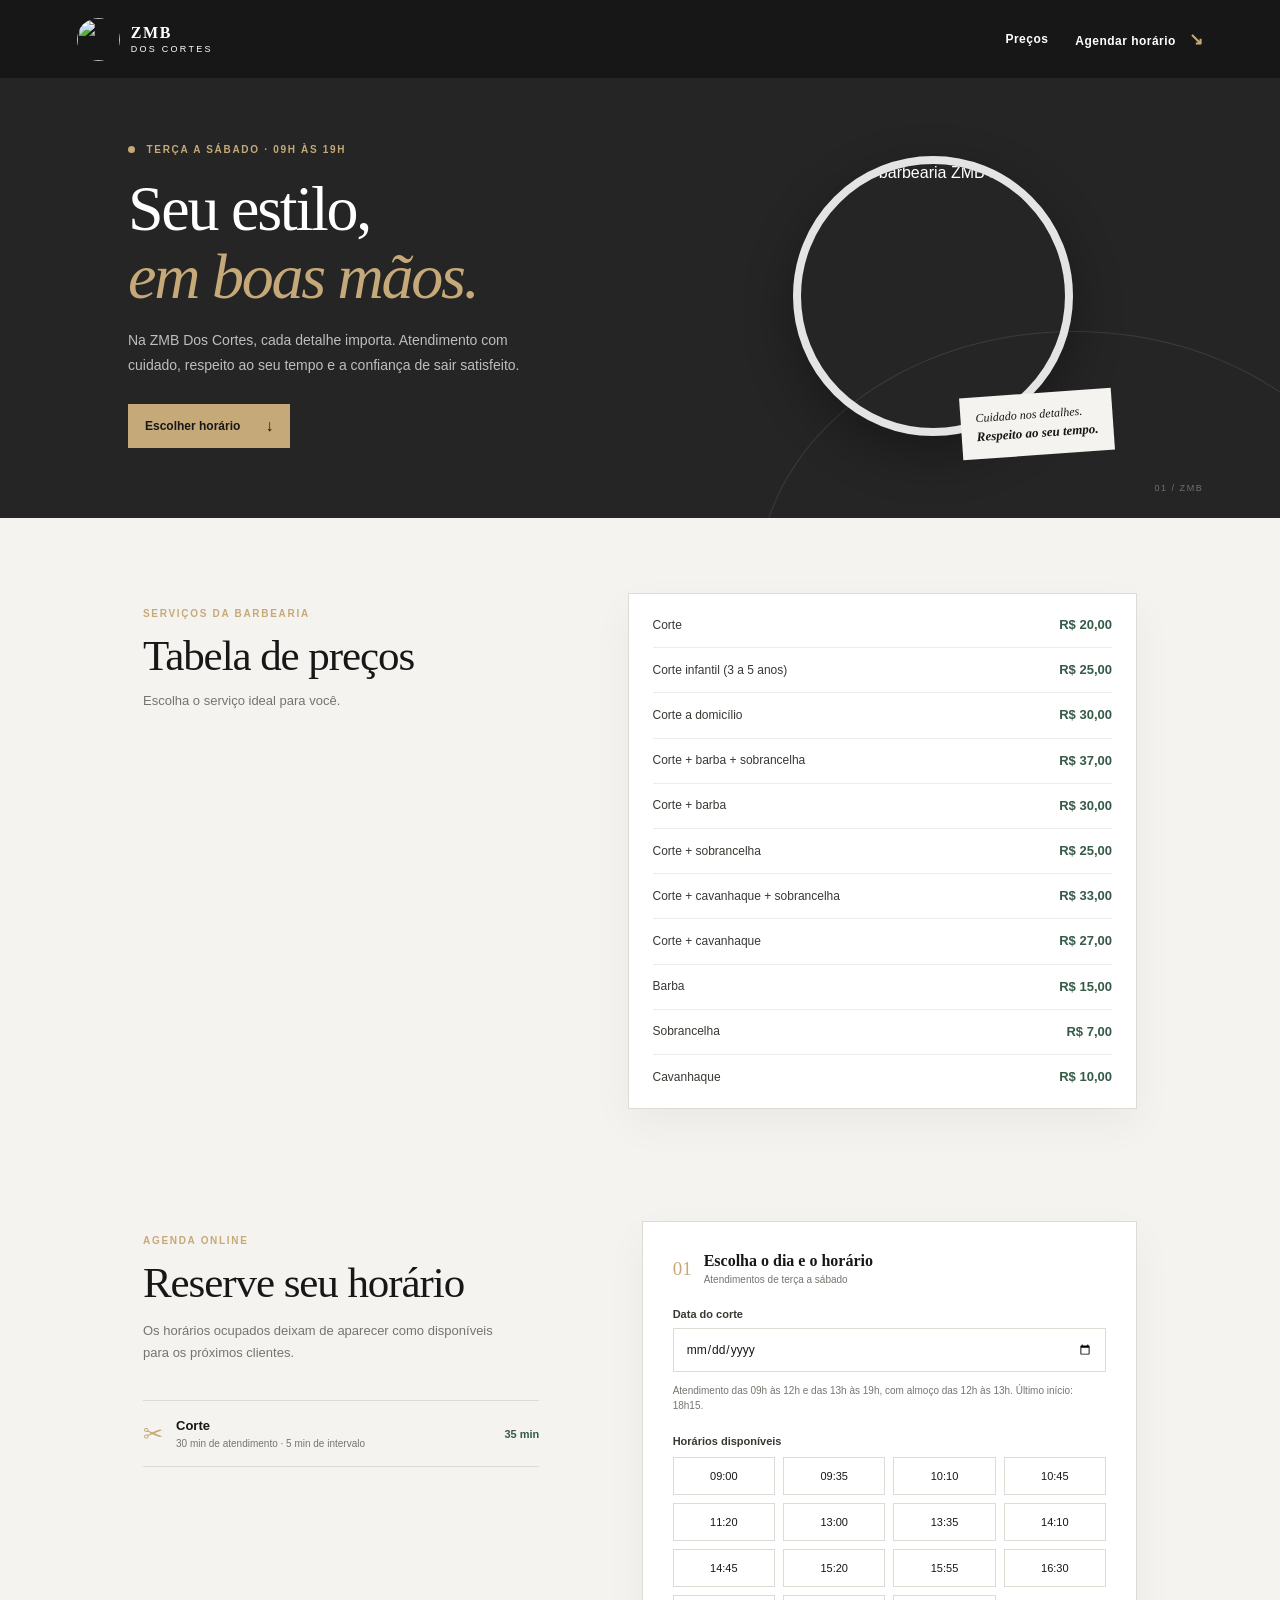
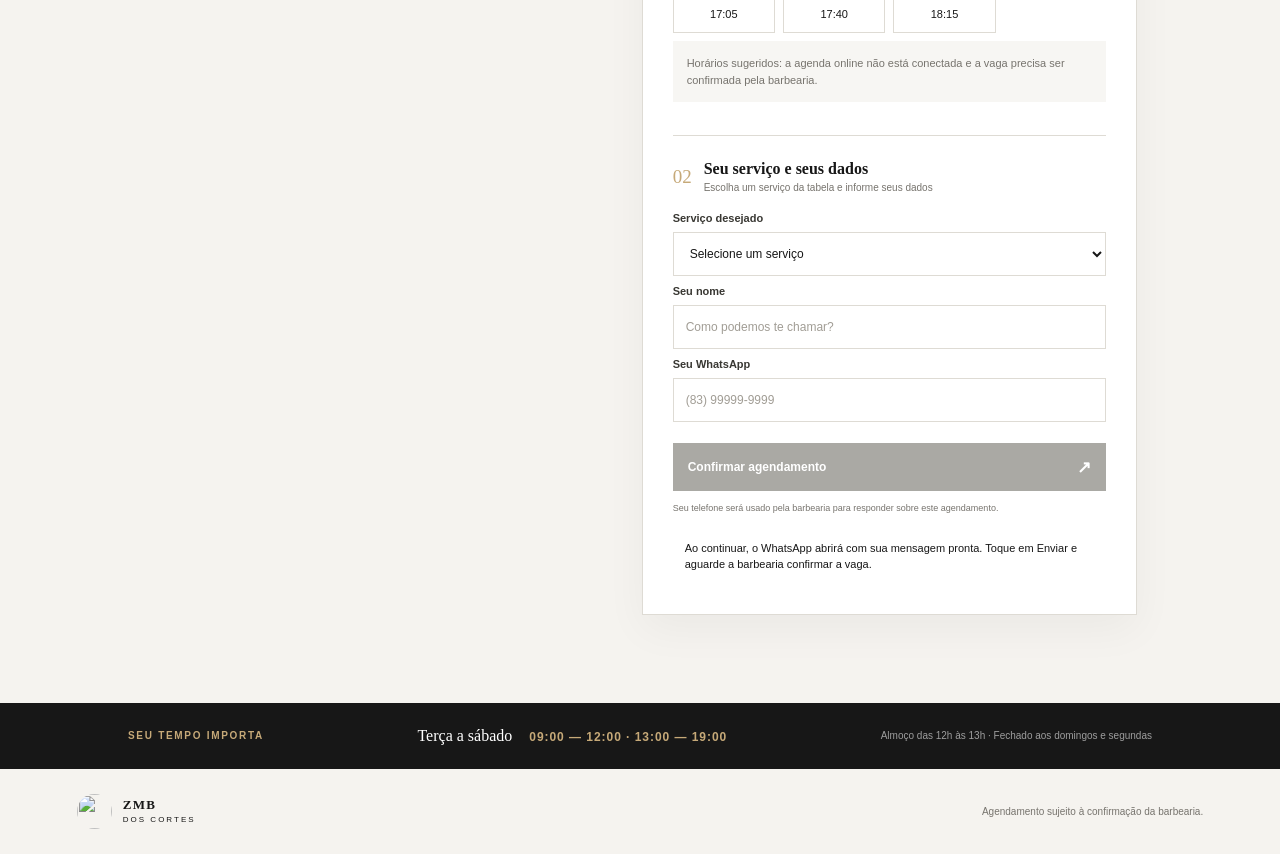
==== index.html @ cb7cb7df "Publish ZMB Dos Cortes booking system Co-authored-by: Copilot <223556219+Copilot@users.noreply.githu" ====
<!doctype html>
<html lang="pt-BR">
<head>
  <meta charset="utf-8">
  <meta name="viewport" content="width=device-width, initial-scale=1">
  <meta name="theme-color" content="#171717">
  <meta name="description" content="Agende seu corte na ZMB Dos Cortes. Escolha um horário de terça a sábado.">
  <title>Agende seu corte | ZMB Dos Cortes</title>
  <link rel="icon" href="assets/logo.jpg" type="image/jpeg">
  <link rel="stylesheet" href="styles.css">
  <script src="app.js" defer></script>
</head>
<body>
  <header class="topbar">
    <a class="brand" href="#" aria-label="ZMB Dos Cortes, início">
      <img src="assets/logo.jpg" alt="" class="brand-logo">
      <span class="brand-name">ZMB <span>Dos Cortes</span></span>
    </a>
    <nav class="header-links" aria-label="Navegação principal">
      <a class="header-link" href="#precos">Preços</a>
      <a class="header-link" href="#agendamento">Agendar horário <span aria-hidden="true">↘</span></a>
    </nav>
  </header>

  <main>
    <section class="hero" aria-labelledby="hero-title">
      <div class="hero-copy">
        <p class="eyebrow"><span class="status-dot"></span> TERÇA A SÁBADO · 09H ÀS 19H</p>
        <h1 id="hero-title">Seu estilo,<br><em>em boas mãos.</em></h1>
        <p class="hero-text">Na ZMB Dos Cortes, cada detalhe importa. Atendimento com cuidado, respeito ao seu tempo e a confiança de sair satisfeito.</p>
        <a class="primary-link" href="#agendamento">Escolher horário <span aria-hidden="true">↓</span></a>
      </div>
      <div class="hero-photo">
        <img src="assets/logo.jpg" alt="Logo da barbearia ZMB Dos Cortes">
        <span class="photo-caption">Cuidado nos detalhes.<br><strong>Respeito ao seu tempo.</strong></span>
      </div>
      <span class="hero-index" aria-hidden="true">01 / ZMB</span>
    </section>

    <section class="prices-section" id="precos" aria-labelledby="prices-title">
      <div class="prices-heading">
        <p class="eyebrow">SERVIÇOS DA BARBEARIA</p>
        <h2 id="prices-title">Tabela de preços</h2>
        <p>Escolha o serviço ideal para você.</p>
      </div>
      <div class="prices-card">
        <table class="prices-table">
          <caption class="sr-only">Serviços e preços da ZMB Dos Cortes</caption>
          <tbody>
            <tr><th scope="row">Corte</th><td>R$ 20,00</td></tr>
            <tr><th scope="row">Corte infantil (3 a 5 anos)</th><td>R$ 25,00</td></tr>
            <tr><th scope="row">Corte a domicílio</th><td>R$ 30,00</td></tr>
            <tr><th scope="row">Corte + barba + sobrancelha</th><td>R$ 37,00</td></tr>
            <tr><th scope="row">Corte + barba</th><td>R$ 30,00</td></tr>
            <tr><th scope="row">Corte + sobrancelha</th><td>R$ 25,00</td></tr>
            <tr><th scope="row">Corte + cavanhaque + sobrancelha</th><td>R$ 33,00</td></tr>
            <tr><th scope="row">Corte + cavanhaque</th><td>R$ 27,00</td></tr>
            <tr><th scope="row">Barba</th><td>R$ 15,00</td></tr>
            <tr><th scope="row">Sobrancelha</th><td>R$ 7,00</td></tr>
            <tr><th scope="row">Cavanhaque</th><td>R$ 10,00</td></tr>
          </tbody>
        </table>
      </div>
    </section>

    <section class="booking-section" id="agendamento" aria-labelledby="booking-title">
      <div class="booking-intro">
        <p class="eyebrow">AGENDA ONLINE</p>
        <h2 id="booking-title">Reserve seu horário</h2>
        <p>Os horários ocupados deixam de aparecer como disponíveis para os próximos clientes.</p>
        <div class="service-card">
          <span class="service-icon" aria-hidden="true">✂</span>
          <span><strong>Corte</strong><small>30 min de atendimento · 5 min de intervalo</small></span>
          <span class="service-duration">35 min</span>
        </div>
      </div>

      <form class="booking-card" id="booking-form">
        <div class="form-heading">
          <span class="step-number">01</span>
          <div><h3>Escolha o dia e o horário</h3><p>Atendimentos de terça a sábado</p></div>
        </div>

        <label for="appointment-date">Data do corte</label>
        <input id="appointment-date" name="date" type="date" required>
        <p class="field-hint">Atendimento das 09h às 12h e das 13h às 19h, com almoço das 12h às 13h. Último início: 18h15.</p>

        <fieldset class="time-fieldset">
          <legend>Horários disponíveis</legend>
          <div class="time-slots" id="time-slots" aria-live="polite">
            <p class="slot-placeholder">Selecione uma data para consultar as vagas.</p>
          </div>
        </fieldset>

        <div class="form-divider"></div>
        <div class="form-heading customer-heading">
          <span class="step-number">02</span>
          <div><h3>Seu serviço e seus dados</h3><p>Escolha um serviço da tabela e informe seus dados</p></div>
        </div>

        <label for="service-type">Serviço desejado</label>
        <select id="service-type" name="service" required>
          <option value="" selected disabled>Selecione um serviço</option>
          <option value="corte">Corte — R$ 20,00</option>
          <option value="corte-infantil">Corte infantil (3 a 5 anos) — R$ 25,00</option>
          <option value="corte-domicilio">Corte a domicílio — R$ 30,00</option>
          <option value="corte-barba-sobrancelha">Corte + barba + sobrancelha — R$ 37,00</option>
          <option value="corte-barba">Corte + barba — R$ 30,00</option>
          <option value="corte-sobrancelha">Corte + sobrancelha — R$ 25,00</option>
          <option value="corte-cavanhaque-sobrancelha">Corte + cavanhaque + sobrancelha — R$ 33,00</option>
          <option value="corte-cavanhaque">Corte + cavanhaque — R$ 27,00</option>
          <option value="barba">Barba — R$ 15,00</option>
          <option value="sobrancelha">Sobrancelha — R$ 7,00</option>
          <option value="cavanhaque">Cavanhaque — R$ 10,00</option>
        </select>
        <label for="customer-name">Seu nome</label>
        <input id="customer-name" name="name" type="text" maxlength="80" autocomplete="name" placeholder="Como podemos te chamar?" required>
        <label for="customer-phone">Seu WhatsApp</label>
        <input id="customer-phone" name="phone" type="tel" maxlength="20" inputmode="tel" autocomplete="tel" placeholder="(83) 99999-9999" required>
        <button class="submit-button" id="submit-button" type="submit" disabled>
          Confirmar agendamento <span aria-hidden="true">↗</span>
        </button>
        <p class="privacy-note">Seu telefone será usado pela barbearia para responder sobre este agendamento.</p>
        <p class="form-status" id="form-status" role="status" aria-live="polite"></p>
      </form>
    </section>

    <section class="hours-strip" aria-label="Horários de atendimento">
      <span class="eyebrow">SEU TEMPO IMPORTA</span>
      <p>Terça a sábado <strong>09:00 — 12:00 · 13:00 — 19:00</strong></p>
      <span class="closed-note">Almoço das 12h às 13h · Fechado aos domingos e segundas</span>
    </section>
  </main>

  <footer class="footer">
    <a class="brand footer-brand" href="#">
      <img src="assets/logo.jpg" alt="" class="brand-logo">
      <span class="brand-name">ZMB <span>Dos Cortes</span></span>
    </a>
    <p>Agendamento sujeito à confirmação da barbearia.</p>
  </footer>
</body>
</html>
---- styles.css ----
:root {
  color-scheme: light;
  --ink: #171717;
  --ink-soft: #252525;
  --paper: #f5f3ef;
  --white: #fff;
  --line: #dedbd4;
  --muted: #77746e;
  --accent: #c6a978;
  --green: #355a47;
  font-family: "Segoe UI", Arial, sans-serif;
}

* { box-sizing: border-box; }
html { scroll-behavior: smooth; }
body { margin: 0; color: var(--ink); background: var(--paper); }
a { color: inherit; text-decoration: none; }
button, input, select { font: inherit; }
button, a { -webkit-tap-highlight-color: transparent; }

.topbar {
  min-height: 78px;
  display: flex;
  align-items: center;
  justify-content: space-between;
  padding: 12px max(6vw, 24px);
  color: var(--white);
  background: var(--ink);
}
.brand { display: inline-flex; align-items: center; gap: 11px; }
.brand-logo { width: 43px; height: 43px; border-radius: 50%; object-fit: cover; }
.brand-name { font: 700 16px/1.1 Georgia, serif; letter-spacing: .1em; }
.brand-name span { display: block; margin-top: 3px; font: 500 9px/1 Arial, sans-serif; letter-spacing: .25em; text-transform: uppercase; }
.header-link { font-size: 12px; font-weight: 700; letter-spacing: .04em; }
.header-link span { margin-left: 9px; color: var(--accent); font-size: 17px; }
.header-links { display: flex; align-items: center; gap: 27px; }

.hero {
  position: relative;
  display: grid;
  grid-template-columns: minmax(0, 1fr) minmax(300px, .75fr);
  min-height: 440px;
  padding: 64px max(10vw, 32px) 68px;
  overflow: hidden;
  color: var(--white);
  background: var(--ink-soft);
}
.hero::after {
  position: absolute;
  right: -110px;
  bottom: -315px;
  width: 630px;
  height: 500px;
  border: 1px solid rgba(255,255,255,.1);
  border-radius: 50%;
  content: "";
}
.hero-copy { position: relative; z-index: 1; align-self: center; max-width: 550px; }
.eyebrow { margin: 0; color: var(--accent); font-size: 10px; font-weight: 700; letter-spacing: .17em; }
.status-dot { display: inline-block; width: 7px; height: 7px; margin-right: 7px; border-radius: 50%; background: var(--accent); }
h1, h2, h3, p { margin-top: 0; }
h1 { margin: 20px 0 17px; font: 500 clamp(39px, 5vw, 64px)/1.07 Georgia, serif; letter-spacing: -.035em; }
h1 em { color: var(--accent); font-weight: 500; }
.hero-text { max-width: 430px; margin-bottom: 27px; color: rgba(255,255,255,.7); font-size: 14px; line-height: 1.75; }
.primary-link { display: inline-flex; align-items: center; gap: 25px; padding: 13px 17px; color: var(--ink); background: var(--accent); font-size: 12px; font-weight: 700; transition: background .2s, transform .2s; }
.primary-link:hover { background: #d7c095; transform: translateY(-2px); }
.primary-link span { font-size: 16px; }
.hero-photo { position: relative; z-index: 1; align-self: center; justify-self: center; width: min(280px, 82%); }
.hero-photo img { display: block; width: 100%; aspect-ratio: 1; border: 8px solid rgba(255,255,255,.88); border-radius: 50%; object-fit: cover; box-shadow: 0 18px 50px rgba(0,0,0,.32); }
.photo-caption { position: absolute; right: -40px; bottom: -18px; padding: 12px 15px; color: var(--ink); background: var(--paper); font: italic 12px/1.5 Georgia, serif; transform: rotate(-4deg); }
.photo-caption strong { font-size: 13px; }
.hero-index { position: absolute; right: 6vw; bottom: 25px; color: rgba(255,255,255,.35); font-size: 9px; letter-spacing: .17em; }

.prices-section { display: grid; grid-template-columns: minmax(210px, .75fr) minmax(360px, 1fr); gap: clamp(35px, 8vw, 110px); max-width: 1050px; margin: 0 auto; padding: 75px 28px 30px; align-items: start; }
.prices-heading { padding-top: 15px; }
.prices-heading h2 { margin: 12px 0 10px; color: var(--ink); font: 500 clamp(32px, 4vw, 43px)/1.15 Georgia, serif; letter-spacing: -.025em; }
.prices-heading > p:last-child { color: var(--muted); font-size: 13px; line-height: 1.7; }
.prices-card { padding: 9px 24px; border: 1px solid var(--line); background: var(--white); box-shadow: 0 15px 40px rgba(25,23,19,.045); }
.prices-table { width: 100%; border-collapse: collapse; }
.prices-table tr + tr { border-top: 1px solid #eeece7; }
.prices-table th, .prices-table td { padding: 13px 0; font-size: 12px; line-height: 1.4; }
.prices-table th { color: #393833; font-weight: 500; text-align: left; }
.prices-table td { padding-left: 12px; color: var(--green); font-size: 13px; font-weight: 700; text-align: right; white-space: nowrap; }
.sr-only { position: absolute; width: 1px; height: 1px; padding: 0; margin: -1px; overflow: hidden; clip: rect(0, 0, 0, 0); white-space: nowrap; border: 0; }

.booking-section { display: grid; grid-template-columns: minmax(240px, .8fr) minmax(360px, 1fr); gap: clamp(35px, 8vw, 110px); max-width: 1050px; margin: 0 auto; padding: 82px 28px 88px; align-items: start; }
.booking-intro { padding-top: 14px; }
.booking-intro h2 { margin: 12px 0; color: var(--ink); font: 500 clamp(32px, 4vw, 43px)/1.15 Georgia, serif; letter-spacing: -.025em; }
.booking-intro > p:not(.eyebrow) { max-width: 370px; color: var(--muted); font-size: 13px; line-height: 1.75; }
.service-card { display: flex; align-items: center; gap: 13px; margin-top: 35px; padding: 17px 0; border-top: 1px solid var(--line); border-bottom: 1px solid var(--line); }
.service-icon { color: var(--accent); font-size: 24px; }
.service-card strong, .service-card small { display: block; }
.service-card strong { font-size: 13px; }
.service-card small { margin-top: 5px; color: var(--muted); font-size: 10px; }
.service-duration { margin-left: auto; color: var(--green); font-size: 11px; font-weight: 700; }

.booking-card { padding: 30px; border: 1px solid var(--line); background: var(--white); box-shadow: 0 15px 40px rgba(25,23,19,.045); }
.form-heading { display: flex; align-items: center; gap: 12px; margin-bottom: 23px; }
.step-number { color: var(--accent); font: 500 19px Georgia, serif; }
.form-heading h3 { margin: 0; font: 600 16px Georgia, serif; }
.form-heading p { margin: 4px 0 0; color: var(--muted); font-size: 10px; }
.booking-card label, .time-fieldset legend { display: block; margin-bottom: 8px; color: #393833; font-size: 11px; font-weight: 700; }
.booking-card input, .booking-card select {
  width: 100%;
  min-height: 44px;
  margin-bottom: 9px;
  padding: 0 12px;
  border: 1px solid var(--line);
  border-radius: 0;
  outline: 0;
  color: var(--ink);
  background: #fff;
  font-size: 12px;
}
.booking-card input:focus, .booking-card select:focus { border-color: var(--green); box-shadow: 0 0 0 2px rgba(53,90,71,.1); }
.booking-card input::placeholder { color: #a19d95; }
.field-hint { margin: 2px 0 22px; color: var(--muted); font-size: 10px; line-height: 1.5; }
.time-fieldset { min-width: 0; margin: 0; padding: 0; border: 0; }
.time-fieldset legend { margin-bottom: 10px; padding: 0; }
.time-slots { display: grid; grid-template-columns: repeat(4, minmax(0, 1fr)); gap: 8px; }
.slot-button { min-height: 38px; border: 1px solid var(--line); color: var(--ink); background: var(--white); font-size: 11px; transition: .15s; }
.slot-button:hover:not(:disabled), .slot-button[aria-pressed="true"] { border-color: var(--ink); color: var(--white); background: var(--ink); }
.slot-button:disabled { color: #aaa69f; background: #f2f0ec; text-decoration: line-through; cursor: not-allowed; }
.slot-button:disabled[aria-label*="disponibilidade ainda não consultada"] { color: #77746e; background: #f7f6f3; text-decoration: none; cursor: default; }
.slot-placeholder { grid-column: 1 / -1; margin: 0 0 7px; padding: 14px; color: var(--muted); background: #f7f6f3; font-size: 11px; line-height: 1.5; }
.form-divider { height: 1px; margin: 26px 0 24px; background: var(--line); }
.customer-heading { margin-bottom: 19px; }
.submit-button { width: 100%; min-height: 48px; display: flex; align-items: center; justify-content: space-between; margin-top: 12px; padding: 0 15px; border: 0; color: var(--white); background: var(--green); font-size: 12px; font-weight: 700; transition: background .2s; }
.submit-button:hover:not(:disabled) { background: #284736; }
.submit-button:disabled { background: #aaa9a4; cursor: not-allowed; }
.submit-button span { font-size: 17px; }
.privacy-note { margin: 11px 0 0; color: var(--muted); font-size: 9px; line-height: 1.5; }
.form-status { min-height: 0; margin: 0; font-size: 11px; line-height: 1.5; }
.form-status:not(:empty) { margin-top: 13px; padding: 11px 12px; }
.form-status.success { color: #244d37; background: #eaf2ec; }
.form-status.error { color: #8a3026; background: #fbefed; }
.form-status a { display: inline-block; margin: 5px 0; color: inherit; font-weight: 700; text-decoration: underline; text-underline-offset: 2px; }

.hours-strip { display: flex; align-items: center; justify-content: space-between; gap: 20px; padding: 24px max(10vw, 28px); color: var(--white); background: var(--ink); }
.hours-strip .eyebrow { white-space: nowrap; }
.hours-strip p { margin: 0; font: 500 16px Georgia, serif; }
.hours-strip p strong { margin-left: 13px; color: var(--accent); font: 700 12px Arial, sans-serif; letter-spacing: .08em; }
.closed-note { color: rgba(255,255,255,.58); font-size: 10px; }
.footer { min-height: 85px; display: flex; align-items: center; justify-content: space-between; gap: 18px; padding: 16px max(6vw, 24px); }
.footer-brand { color: var(--ink); }
.footer-brand .brand-logo { width: 35px; height: 35px; }
.footer-brand .brand-name { font-size: 13px; }
.footer-brand .brand-name span { font-size: 8px; }
.footer > p { margin: 0; color: var(--muted); font-size: 10px; text-align: right; }

@media (max-width: 760px) {
  .hero { grid-template-columns: 1fr .65fr; min-height: 375px; padding: 52px 7vw; }
  .hero-photo { width: min(220px, 100%); }
  .photo-caption { right: -28px; }
  .prices-section { grid-template-columns: 1fr; gap: 17px; padding: 57px 22px 10px; }
  .prices-heading { padding-top: 0; }
  .prices-card { max-width: 560px; }
  .booking-section { grid-template-columns: 1fr; gap: 26px; padding: 57px 22px 65px; }
  .booking-intro { padding-top: 0; }
  .service-card { max-width: 440px; margin-top: 22px; }
}
@media (max-width: 520px) {
  .topbar { min-height: 68px; padding: 10px 18px; }
  .brand-logo { width: 38px; height: 38px; }
  .brand-name { font-size: 14px; }
  .header-links { gap: 15px; }
  .header-link { font-size: 10px; }
  .hero { grid-template-columns: 1fr; min-height: 0; padding: 53px 24px 58px; }
  .hero-copy { max-width: 440px; }
  .hero-photo { position: absolute; right: -27px; bottom: -53px; width: 160px; opacity: .24; }
  .hero-photo img { border-width: 4px; }
  .photo-caption { display: none; }
  .hero-index { right: 24px; bottom: 15px; }
  h1 { font-size: clamp(39px, 11vw, 54px); }
  .hero-text { max-width: 340px; font-size: 13px; }
  .prices-table th, .prices-table td { padding: 12px 0; font-size: 11px; }
  .prices-table td { padding-left: 8px; font-size: 12px; }
  .booking-card { padding: 22px 18px; }
  .time-slots { grid-template-columns: repeat(3, minmax(0, 1fr)); }
  .hours-strip { flex-wrap: wrap; gap: 11px 20px; padding: 22px 24px; }
  .hours-strip .eyebrow { width: 100%; }
  .hours-strip p { font-size: 14px; }
  .hours-strip p strong { margin-left: 8px; font-size: 10px; }
  .closed-note { width: 100%; }
  .footer { align-items: flex-start; }
  .footer > p { max-width: 155px; line-height: 1.5; }
}
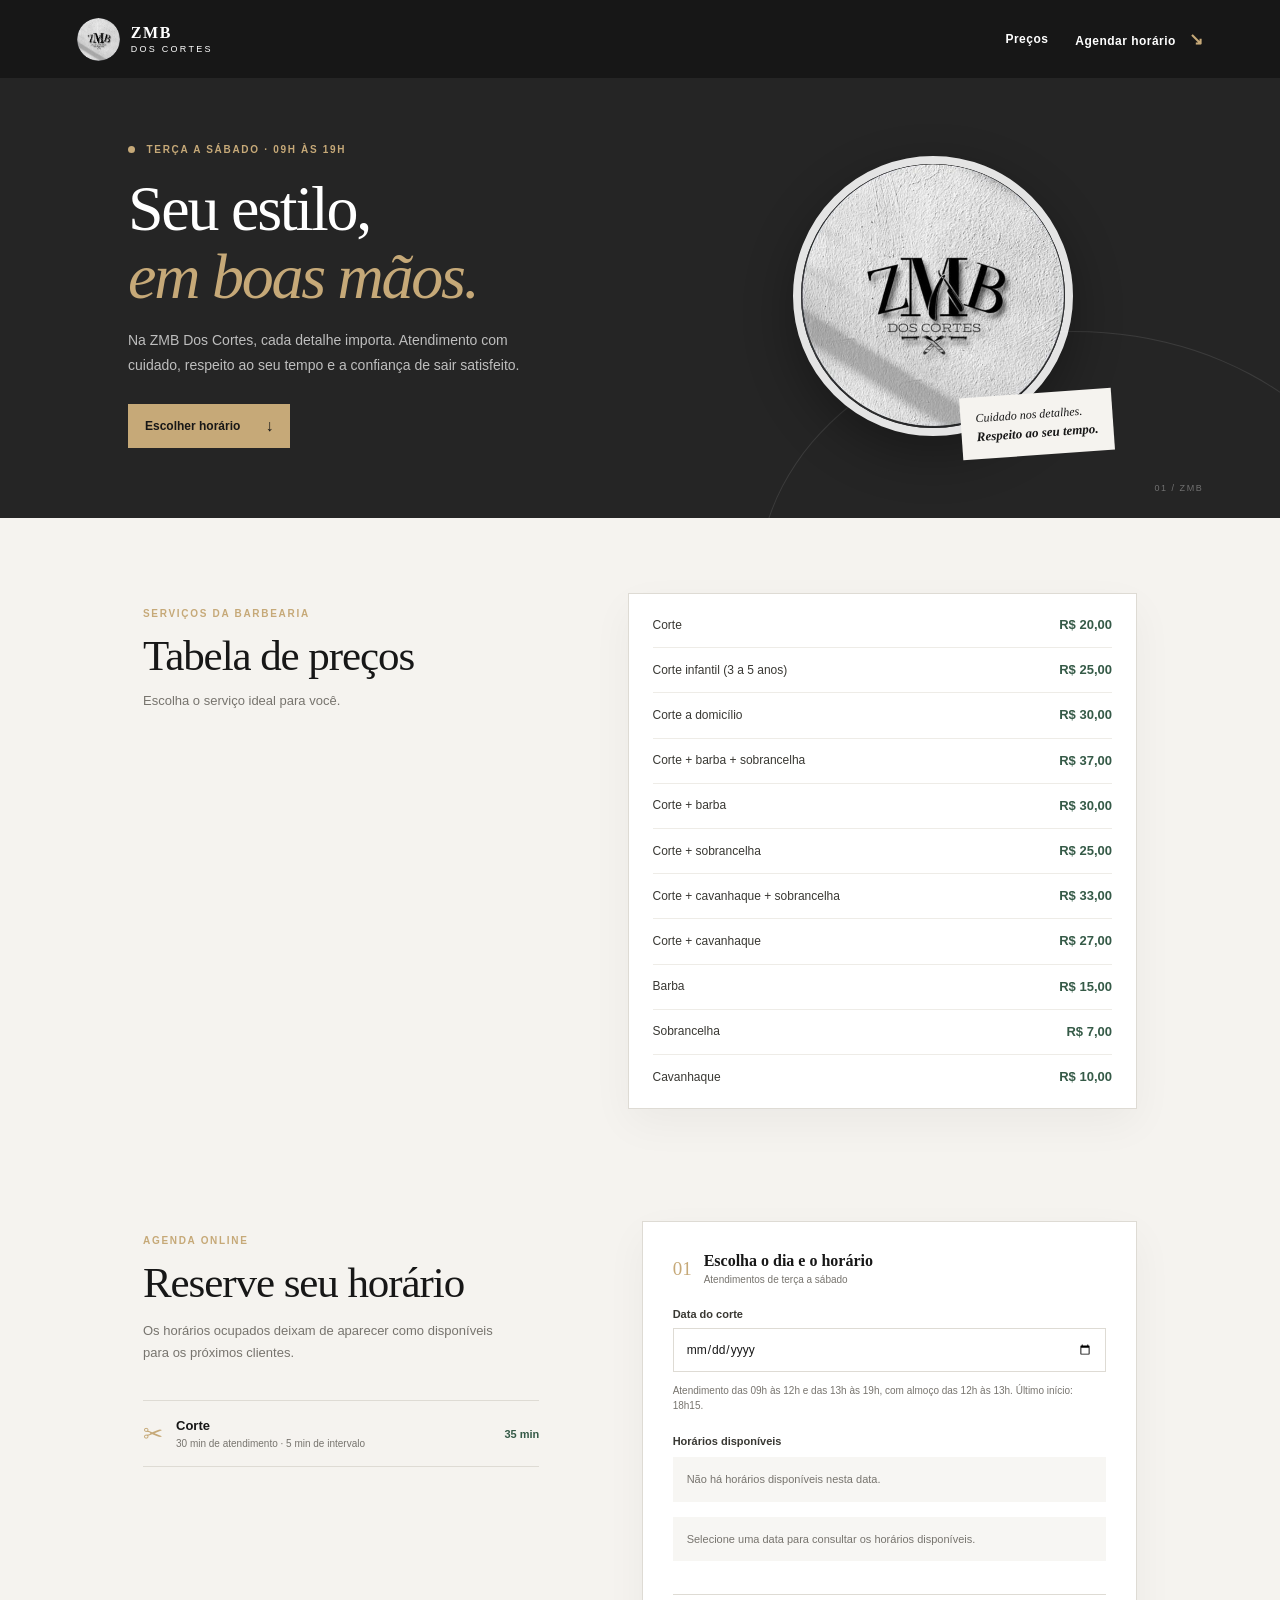
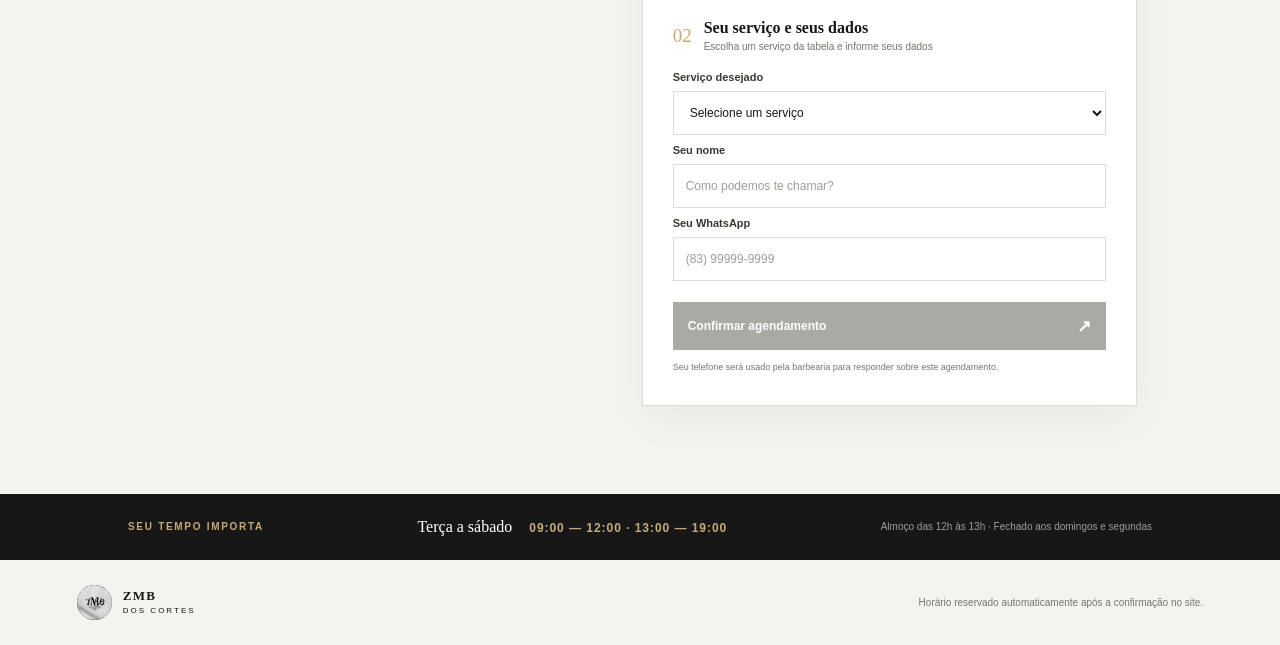
==== commit 2596e5ea: "Migrate booking server to Java 21 Replace the Python runtime with Java and Docker while preserving t" ====
--- a/index.html
+++ b/index.html
@@ -137,7 +137,7 @@
       <img src="assets/logo.jpg" alt="" class="brand-logo">
       <span class="brand-name">ZMB <span>Dos Cortes</span></span>
     </a>
-    <p>Agendamento sujeito à confirmação da barbearia.</p>
+    <p>Horário reservado automaticamente após a confirmação no site.</p>
   </footer>
 </body>
 </html>
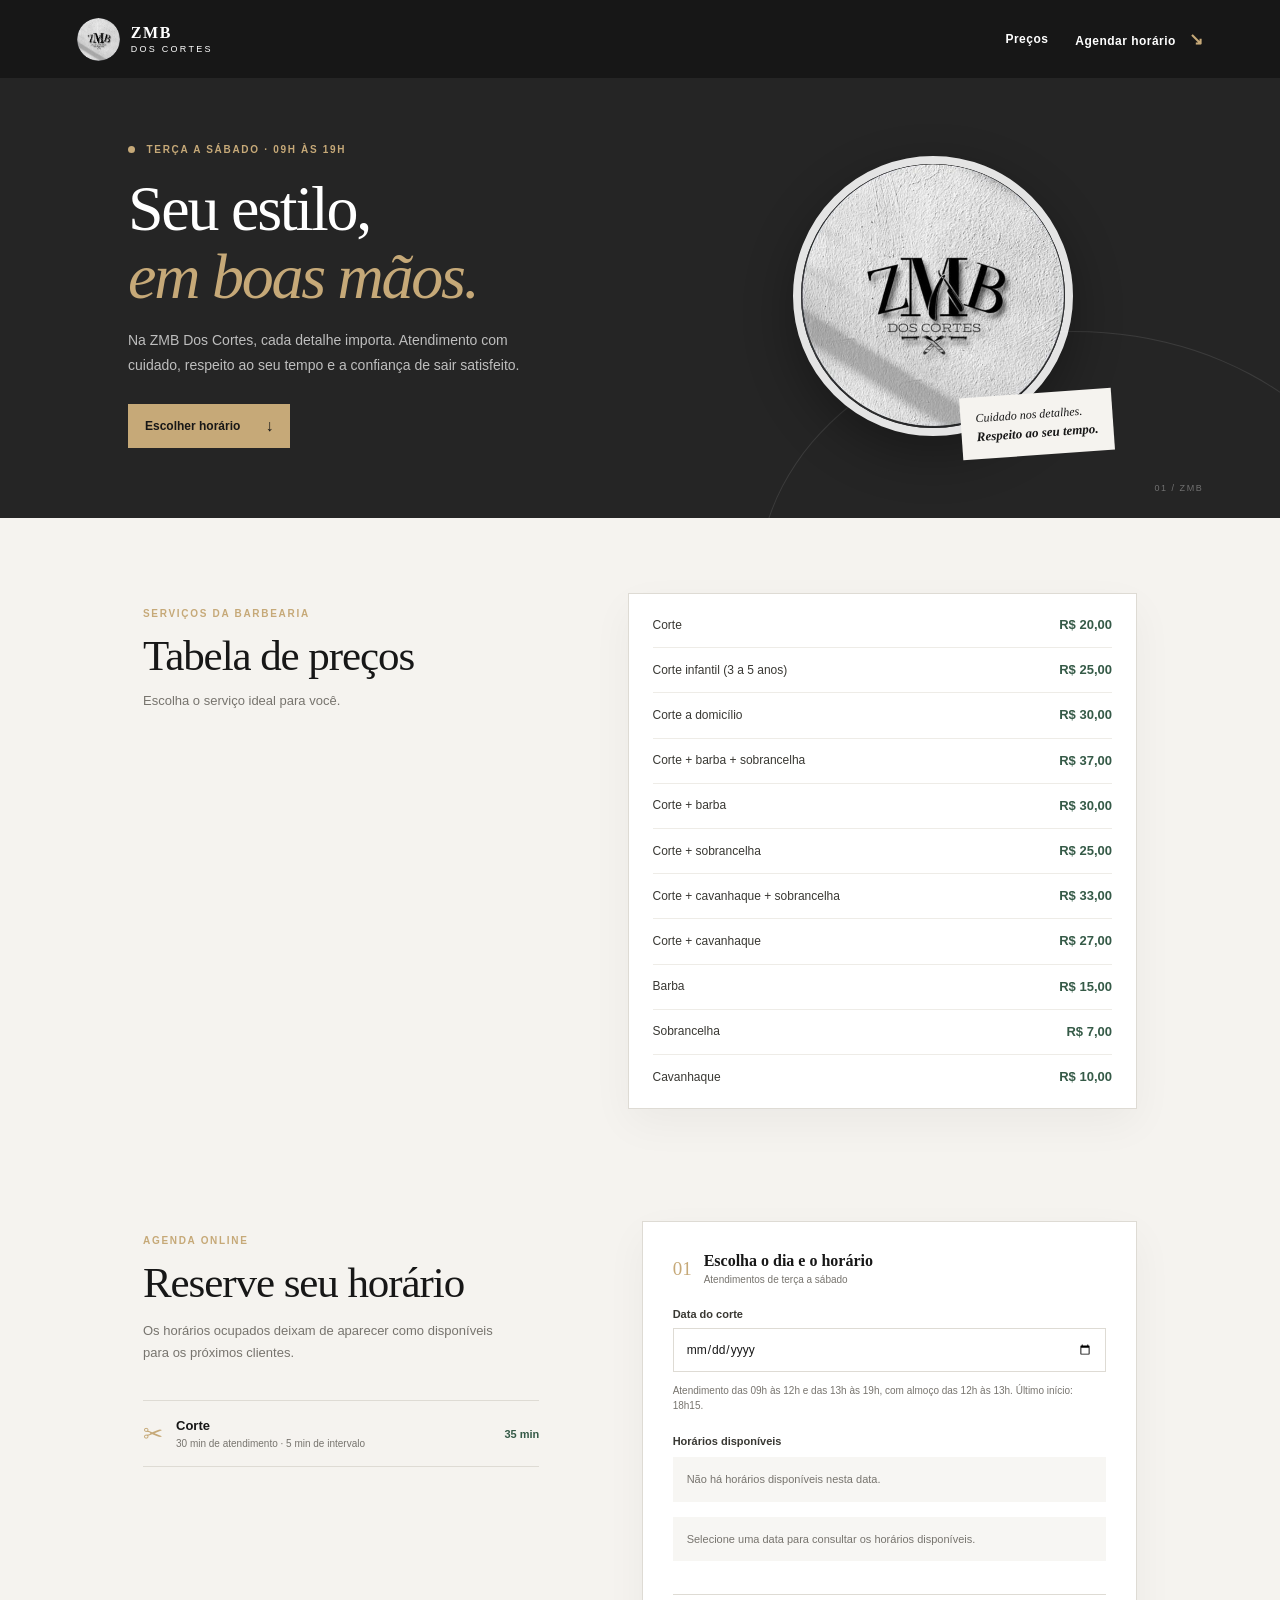
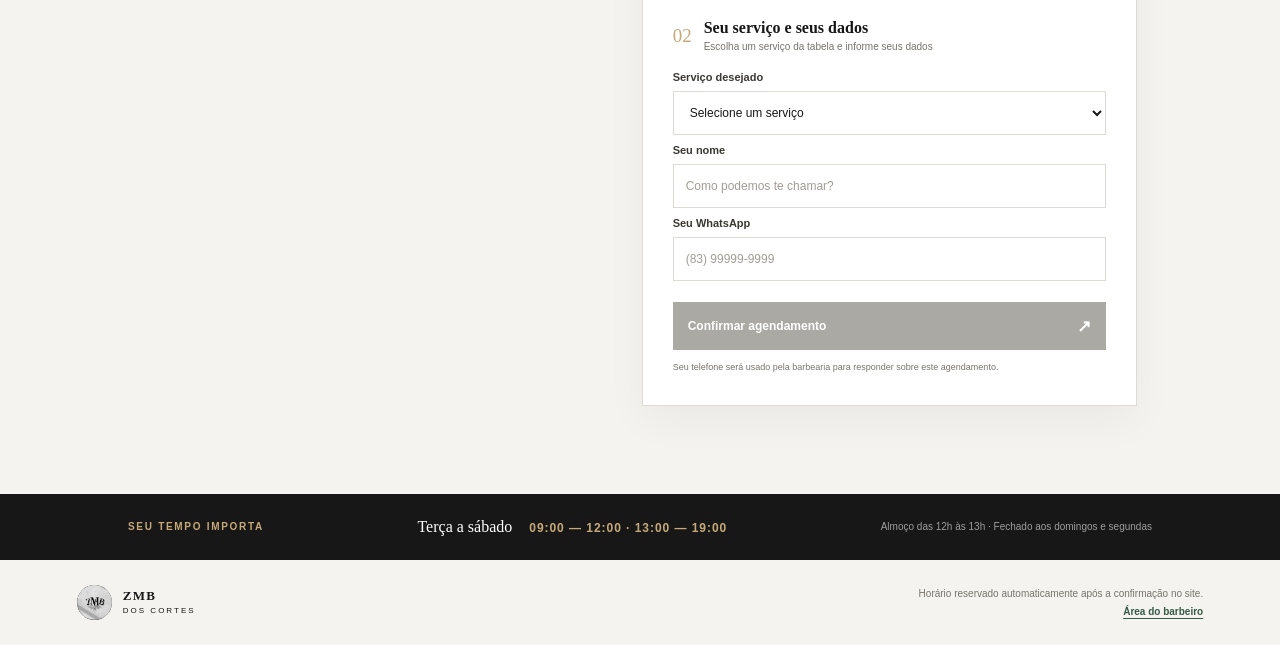
==== commit 0552f623: "Add admin shortcut to booking site Co-authored-by: Copilot <223556219+Copilot@users.noreply.github.c" ====
--- a/index.html
+++ b/index.html
@@ -137,7 +137,10 @@
       <img src="assets/logo.jpg" alt="" class="brand-logo">
       <span class="brand-name">ZMB <span>Dos Cortes</span></span>
     </a>
-    <p>Horário reservado automaticamente após a confirmação no site.</p>
+    <div class="footer-details">
+      <p>Horário reservado automaticamente após a confirmação no site.</p>
+      <a class="footer-admin-link" href="/admin">Área do barbeiro</a>
+    </div>
   </footer>
 </body>
 </html>
--- a/styles.css
+++ b/styles.css
@@ -146,7 +146,9 @@
 .footer-brand .brand-logo { width: 35px; height: 35px; }
 .footer-brand .brand-name { font-size: 13px; }
 .footer-brand .brand-name span { font-size: 8px; }
-.footer > p { margin: 0; color: var(--muted); font-size: 10px; text-align: right; }
+.footer-details { display: grid; justify-items: end; gap: 7px; }
+.footer-details > p { max-width: 290px; margin: 0; color: var(--muted); font-size: 10px; text-align: right; }
+.footer-admin-link { color: var(--green); font-size: 10px; font-weight: 700; text-decoration: underline; text-underline-offset: 3px; }
 
 @media (max-width: 760px) {
   .hero { grid-template-columns: 1fr .65fr; min-height: 375px; padding: 52px 7vw; }
@@ -183,5 +185,6 @@
   .hours-strip p strong { margin-left: 8px; font-size: 10px; }
   .closed-note { width: 100%; }
   .footer { align-items: flex-start; }
-  .footer > p { max-width: 155px; line-height: 1.5; }
+  .footer-details { max-width: 175px; }
+  .footer-details > p { line-height: 1.5; }
 }
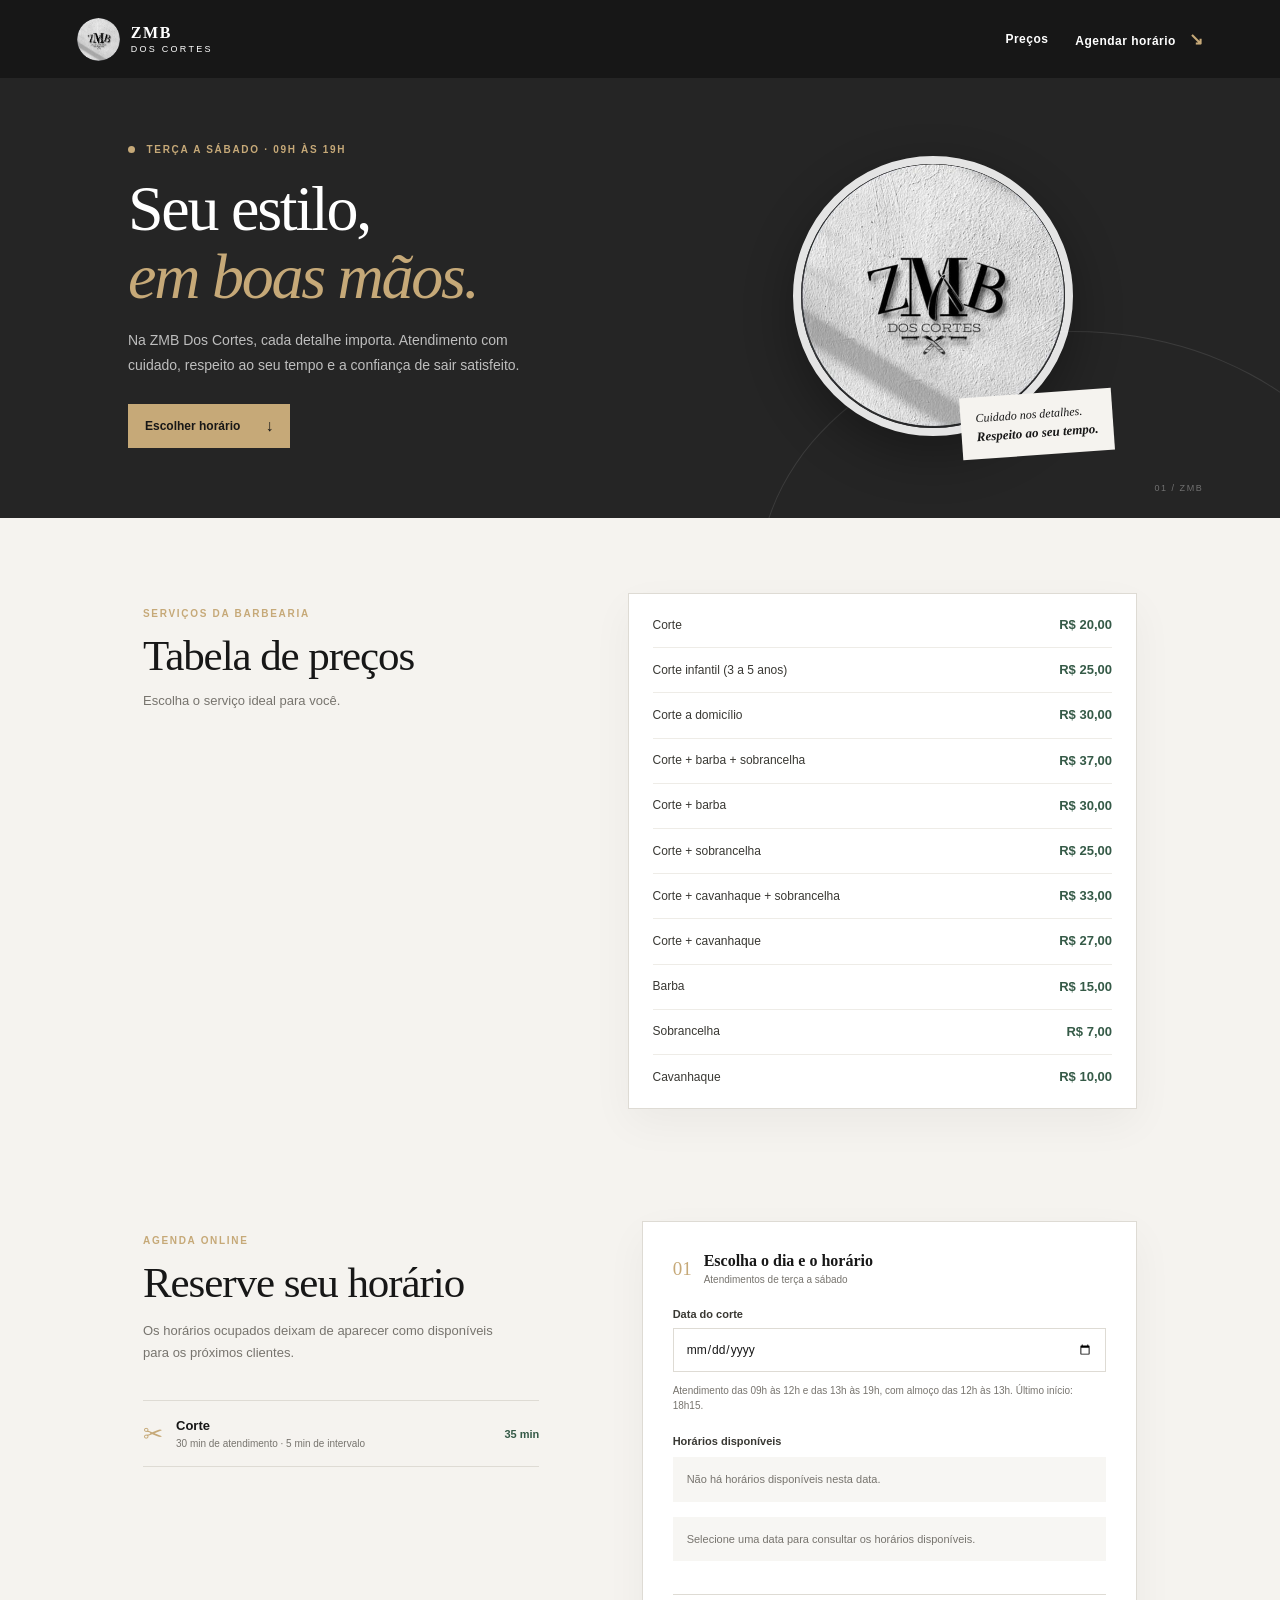
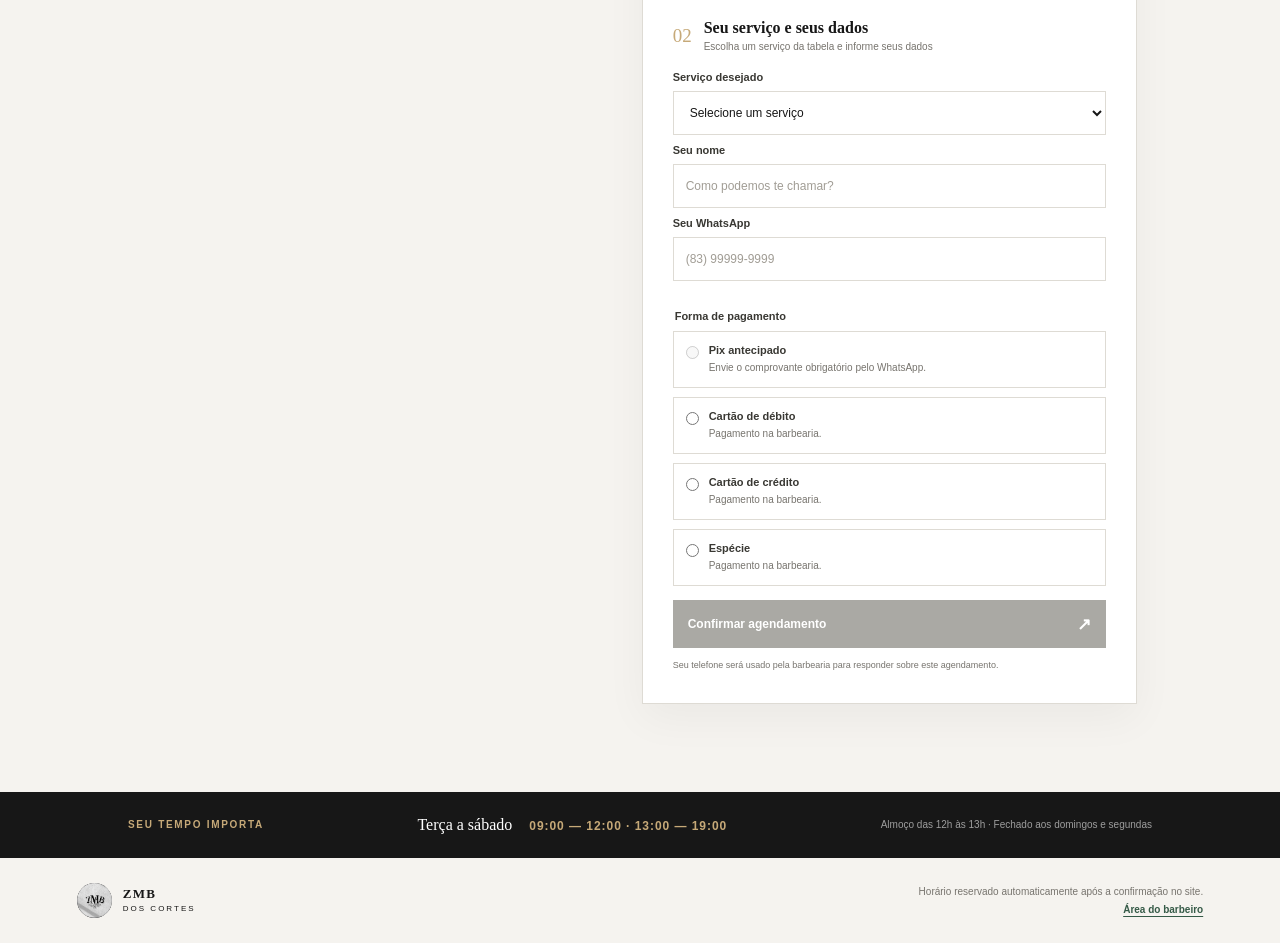
==== commit 9fe1fca6: "Add Pix payment option and required receipt flow Co-authored-by: Copilot <223556219+Copilot@users.no" ====
--- a/index.html
+++ b/index.html
@@ -117,11 +117,42 @@
         <input id="customer-name" name="name" type="text" maxlength="80" autocomplete="name" placeholder="Como podemos te chamar?" required>
         <label for="customer-phone">Seu WhatsApp</label>
         <input id="customer-phone" name="phone" type="tel" maxlength="20" inputmode="tel" autocomplete="tel" placeholder="(83) 99999-9999" required>
+        <fieldset class="payment-fieldset">
+          <legend>Forma de pagamento</legend>
+          <label class="payment-option">
+            <input type="radio" name="payment-method" value="pix" required disabled>
+            <span><strong>Pix antecipado</strong><small>Envie o comprovante obrigatório pelo WhatsApp.</small></span>
+          </label>
+          <div class="pix-details" id="pix-details" hidden>
+            <p class="payment-hint" id="pix-status">Carregando dados do Pix...</p>
+            <div class="pix-key-row">
+              <span class="pix-key" id="pix-key"></span>
+              <button class="copy-pix-button" id="copy-pix-button" type="button">Copiar chave</button>
+            </div>
+            <label for="payment-proof">Comprovante do Pix <span aria-hidden="true">*</span></label>
+            <input id="payment-proof" name="payment-proof" type="file" accept="image/jpeg,image/png,application/pdf" aria-describedby="proof-hint">
+            <p class="payment-hint" id="proof-hint">Obrigatório. Envie uma imagem ou PDF de até 10 MB. O WhatsApp pedirá que você confirme o envio.</p>
+          </div>
+          <label class="payment-option">
+            <input type="radio" name="payment-method" value="debit" required>
+            <span><strong>Cartão de débito</strong><small>Pagamento na barbearia.</small></span>
+          </label>
+          <label class="payment-option">
+            <input type="radio" name="payment-method" value="credit" required>
+            <span><strong>Cartão de crédito</strong><small>Pagamento na barbearia.</small></span>
+          </label>
+          <label class="payment-option">
+            <input type="radio" name="payment-method" value="cash" required>
+            <span><strong>Espécie</strong><small>Pagamento na barbearia.</small></span>
+          </label>
+        </fieldset>
         <button class="submit-button" id="submit-button" type="submit" disabled>
           Confirmar agendamento <span aria-hidden="true">↗</span>
         </button>
         <p class="privacy-note">Seu telefone será usado pela barbearia para responder sobre este agendamento.</p>
         <p class="form-status" id="form-status" role="status" aria-live="polite"></p>
+        <button class="submit-button proof-submit-button" id="send-proof-button" type="button" hidden>Enviar comprovante pelo WhatsApp <span aria-hidden="true">↗</span></button>
+        <p class="form-status" id="proof-status" role="status" aria-live="polite"></p>
       </form>
     </section>
 
--- a/styles.css
+++ b/styles.css
@@ -12,6 +12,7 @@
 }
 
 * { box-sizing: border-box; }
+[hidden] { display: none !important; }
 html { scroll-behavior: smooth; }
 body { margin: 0; color: var(--ink); background: var(--paper); }
 a { color: inherit; text-decoration: none; }
@@ -114,6 +115,21 @@
 }
 .booking-card input:focus, .booking-card select:focus { border-color: var(--green); box-shadow: 0 0 0 2px rgba(53,90,71,.1); }
 .booking-card input::placeholder { color: #a19d95; }
+.payment-fieldset { display: grid; gap: 9px; margin: 20px 0 14px; padding: 0; border: 0; }
+.payment-fieldset legend { margin-bottom: 9px; color: #393833; font-size: 11px; font-weight: 700; }
+.payment-option { display: flex !important; align-items: flex-start; gap: 10px; margin: 0 !important; padding: 12px; border: 1px solid var(--line); cursor: pointer; }
+.payment-option:has(input:checked) { border-color: var(--green); background: #f6f8f5; }
+.payment-option input { width: auto; min-height: 0; margin: 2px 0 0; accent-color: var(--green); }
+.payment-option strong, .payment-option small { display: block; }
+.payment-option strong { font-size: 11px; }
+.payment-option small { margin-top: 4px; color: var(--muted); font-size: 10px; font-weight: 400; line-height: 1.5; }
+.pix-details { margin: 0 0 5px; padding: 14px; background: #f7f6f3; }
+.payment-hint { margin: 0 0 9px; color: var(--muted); font-size: 10px; line-height: 1.5; }
+.pix-key-row { display: flex; align-items: center; justify-content: space-between; gap: 8px; margin-bottom: 12px; }
+.pix-key { overflow-wrap: anywhere; color: var(--green); font-size: 12px; font-weight: 700; }
+.copy-pix-button { flex: 0 0 auto; padding: 7px 9px; border: 1px solid var(--line); color: var(--ink); background: var(--white); font-size: 10px; }
+.pix-details input[type="file"] { min-height: 0; padding: 10px; background: var(--white); }
+.proof-submit-button { margin-top: 15px; }
 .field-hint { margin: 2px 0 22px; color: var(--muted); font-size: 10px; line-height: 1.5; }
 .time-fieldset { min-width: 0; margin: 0; padding: 0; border: 0; }
 .time-fieldset legend { margin-bottom: 10px; padding: 0; }
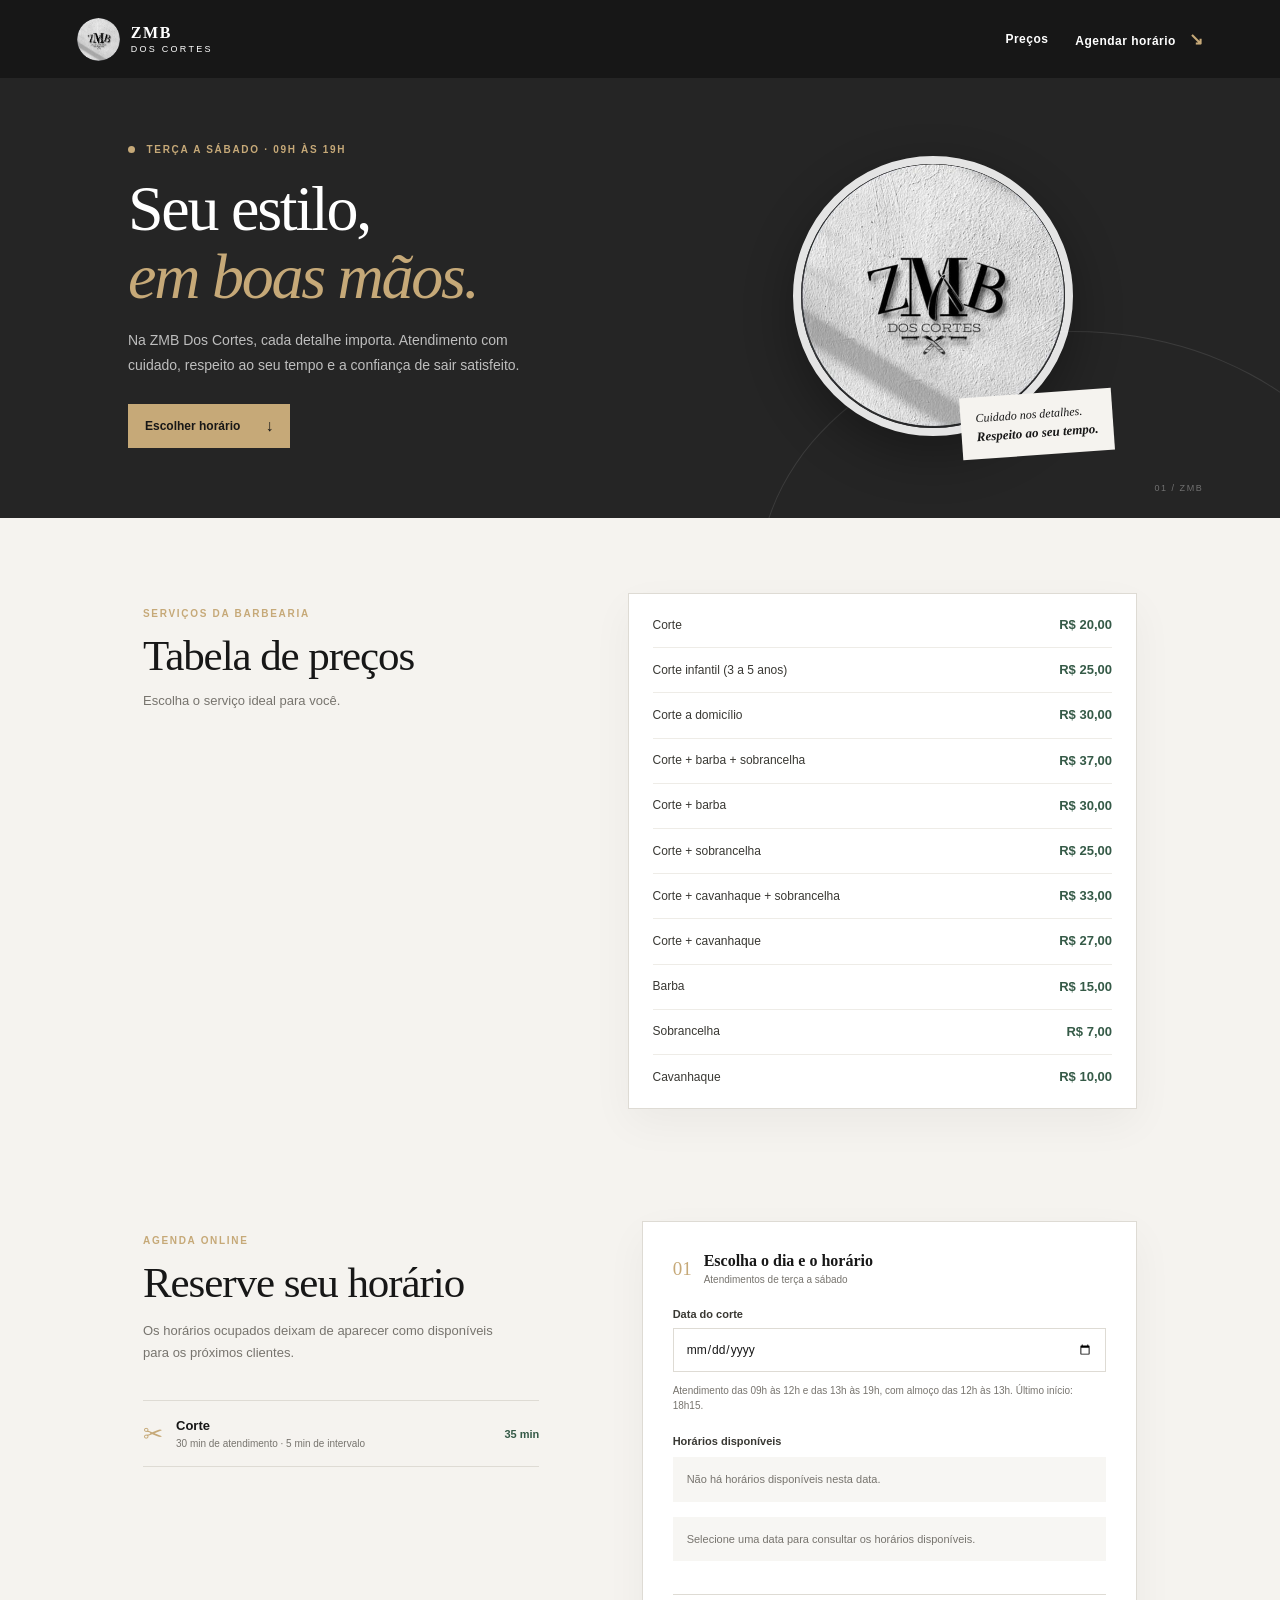
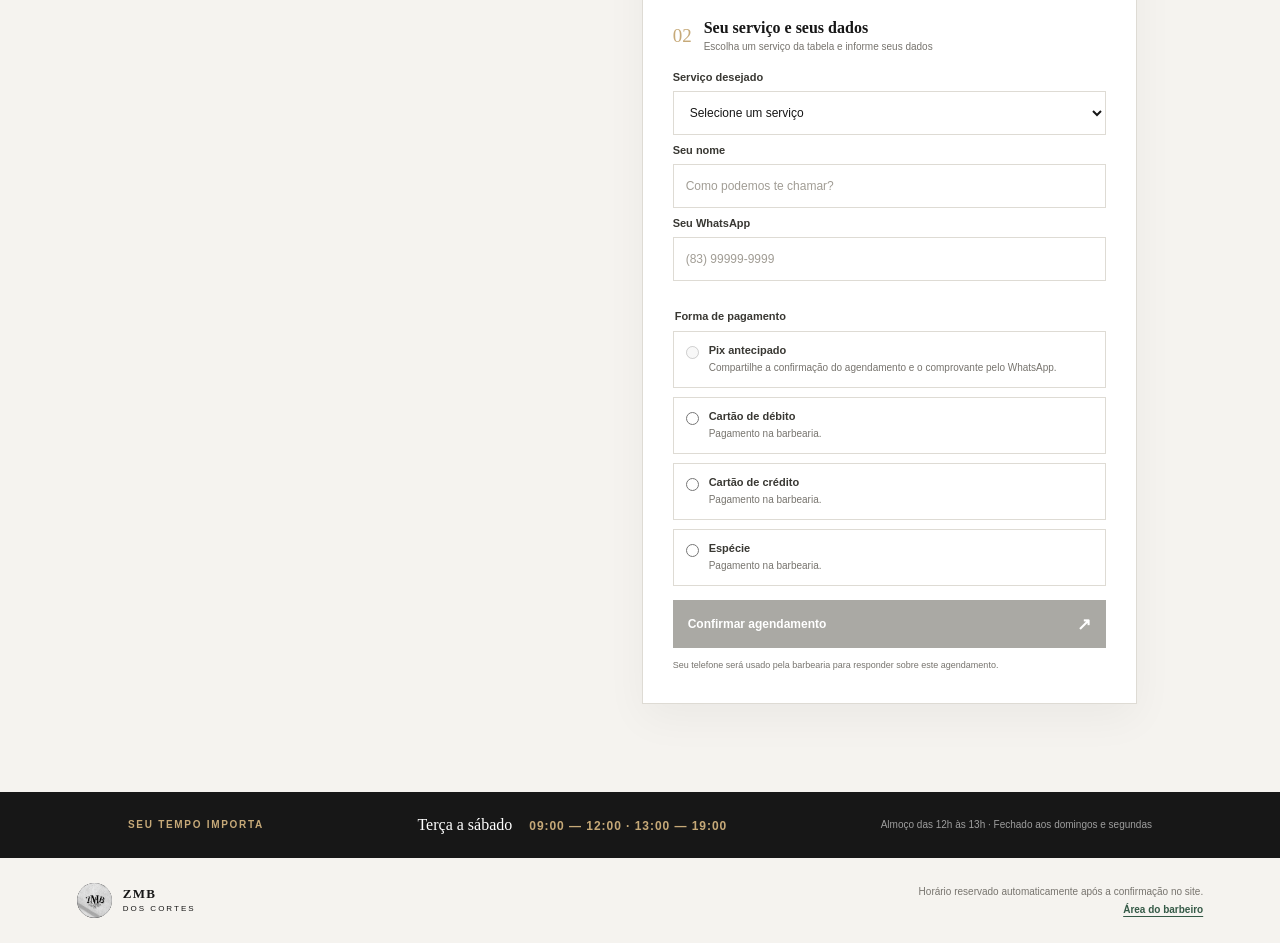
==== commit e9d40b6b: "Require Pix confirmation sharing before completion Co-authored-by: Copilot <223556219+Copilot@users." ====
--- a/index.html
+++ b/index.html
@@ -121,7 +121,7 @@
           <legend>Forma de pagamento</legend>
           <label class="payment-option">
             <input type="radio" name="payment-method" value="pix" required disabled>
-            <span><strong>Pix antecipado</strong><small>Envie o comprovante obrigatório pelo WhatsApp.</small></span>
+            <span><strong>Pix antecipado</strong><small>Compartilhe a confirmação do agendamento e o comprovante pelo WhatsApp.</small></span>
           </label>
           <div class="pix-details" id="pix-details" hidden>
             <p class="payment-hint" id="pix-status">Carregando dados do Pix...</p>
@@ -131,7 +131,7 @@
             </div>
             <label for="payment-proof">Comprovante do Pix <span aria-hidden="true">*</span></label>
             <input id="payment-proof" name="payment-proof" type="file" accept="image/jpeg,image/png,application/pdf" aria-describedby="proof-hint">
-            <p class="payment-hint" id="proof-hint">Obrigatório. Envie uma imagem ou PDF de até 10 MB. O WhatsApp pedirá que você confirme o envio.</p>
+            <p class="payment-hint" id="proof-hint">Obrigatório. Você precisará compartilhar o comprovante junto da confirmação e confirmar que enviou pelo WhatsApp. Imagem ou PDF de até 10 MB.</p>
           </div>
           <label class="payment-option">
             <input type="radio" name="payment-method" value="debit" required>
@@ -151,8 +151,9 @@
         </button>
         <p class="privacy-note">Seu telefone será usado pela barbearia para responder sobre este agendamento.</p>
         <p class="form-status" id="form-status" role="status" aria-live="polite"></p>
-        <button class="submit-button proof-submit-button" id="send-proof-button" type="button" hidden>Enviar comprovante pelo WhatsApp <span aria-hidden="true">↗</span></button>
+        <button class="submit-button proof-submit-button" id="send-proof-button" type="button" hidden>Compartilhar confirmação e comprovante <span aria-hidden="true">↗</span></button>
         <p class="form-status" id="proof-status" role="status" aria-live="polite"></p>
+        <button class="submit-button proof-submit-button" id="confirm-proof-sent-button" type="button" hidden disabled>Confirmar que enviei pelo WhatsApp</button>
       </form>
     </section>
 
